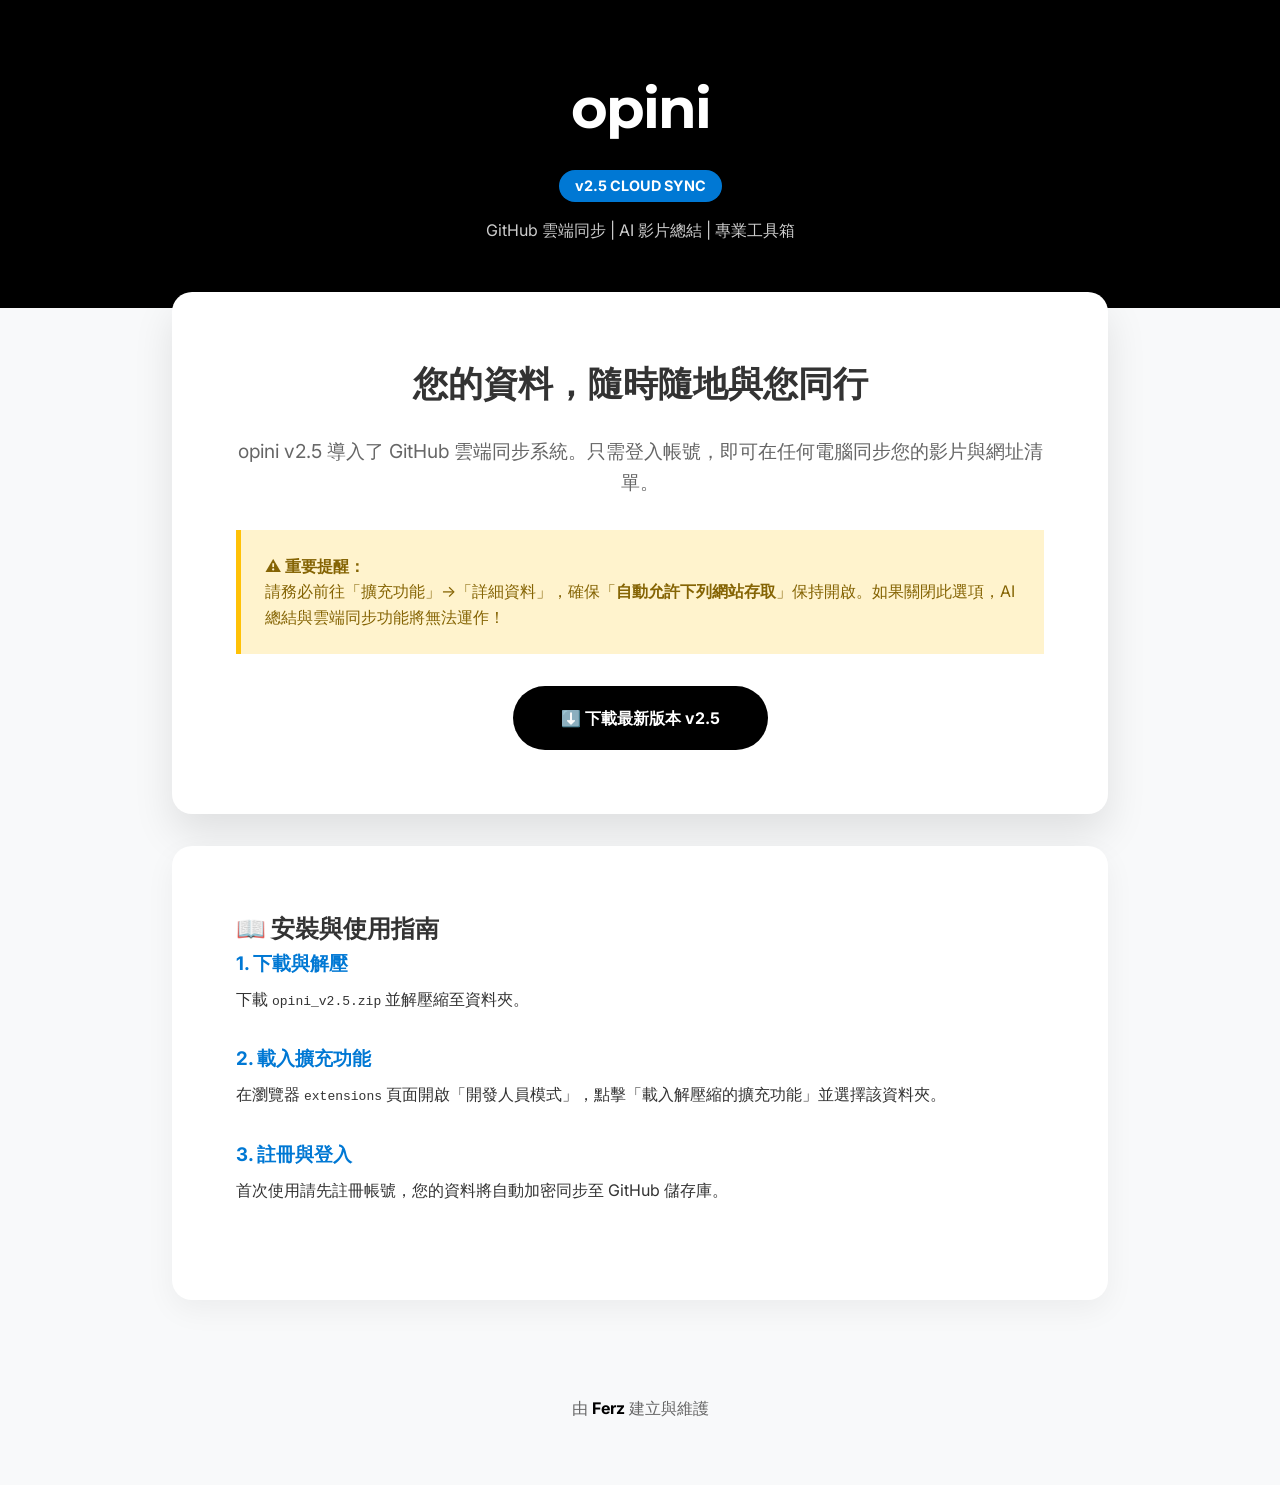
==== index.html @ b7d717a5 "Release v2.5: Cloud Sync and Bug Fixes" ====
<!DOCTYPE html>
<html lang="zh-TW">
<head>
    <meta charset="UTF-8">
    <meta name="viewport" content="width=device-width, initial-scale=1.0">
    <title>opini v2.5 - 雲端同步整合工具箱</title>
    <link href="https://fonts.googleapis.com/css2?family=Inter:wght@400;700&family=Montserrat:wght@700&display=swap" rel="stylesheet">
    <style>
        /* 恢復原有網站 style */
        * { margin: 0; padding: 0; box-sizing: border-box; }
        body { font-family: 'Inter', sans-serif; line-height: 1.6; color: #333; background: #f8f9fa; }
        header { background: #000; color: white; padding: 4rem 0; text-align: center; }
        header h1 { font-family: 'Montserrat', sans-serif; font-size: 3.5rem; letter-spacing: -2px; }
        .version-badge { display: inline-block; background: #0078d4; color: white; padding: 0.3rem 1rem; border-radius: 50px; font-size: 0.9rem; font-weight: bold; margin-top: 1rem; }
        .container { max-width: 1000px; margin: 0 auto; padding: 2rem; }
        .hero { background: white; border-radius: 20px; padding: 4rem; margin-top: -3rem; box-shadow: 0 20px 40px rgba(0, 0, 0, 0.1); text-align: center; }
        .warning-box { background: #fff3cd; border-left: 5px solid #ffc107; padding: 1.5rem; margin: 2rem 0; color: #856404; text-align: left; }
        .download-btn { display: inline-block; background: #000; color: white; padding: 1.2rem 3rem; border-radius: 50px; text-decoration: none; font-weight: bold; }
        .installation { background: white; border-radius: 20px; padding: 4rem; margin-top: 2rem; box-shadow: 0 10px 30px rgba(0,0,0,0.05); }
        .step { margin-bottom: 2rem; }
        .step h3 { color: #0078d4; margin-bottom: 0.5rem; }
        footer { text-align: center; padding: 4rem; color: #666; }
        footer a { color: #000; font-weight: bold; text-decoration: none; }
    </style>
</head>
<body>
    <header>
        <h1>opini</h1>
        <div class="version-badge">v2.5 CLOUD SYNC</div>
        <p style="margin-top: 1rem; opacity: 0.8;">GitHub 雲端同步 | AI 影片總結 | 專業工具箱</p>
    </header>
    <div class="container">
        <div class="hero">
            <h2 style="font-family: 'Montserrat', sans-serif; font-size: 2.2rem; margin-bottom: 1.5rem;">您的資料，隨時隨地與您同行</h2>
            <p style="font-size: 1.2rem; color: #666;">opini v2.5 導入了 GitHub 雲端同步系統。只需登入帳號，即可在任何電腦同步您的影片與網址清單。</p>
            
            <div class="warning-box">
                <strong>⚠️ 重要提醒：</strong><br>
                請務必前往「擴充功能」->「詳細資料」，確保「<strong>自動允許下列網站存取</strong>」保持開啟。如果關閉此選項，AI 總結與雲端同步功能將無法運作！
            </div>

            <a href="https://github.com/lan2015se-collab/opini/releases/download/v2.5/opini_v2.5.zip" class="download-btn">⬇️ 下載最新版本 v2.5</a>
        </div>

        <div class="installation">
            <h2>📖 安裝與使用指南</h2>
            <div class="step">
                <h3>1. 下載與解壓</h3>
                <p>下載 <code>opini_v2.5.zip</code> 並解壓縮至資料夾。</p>
            </div>
            <div class="step">
                <h3>2. 載入擴充功能</h3>
                <p>在瀏覽器 <code>extensions</code> 頁面開啟「開發人員模式」，點擊「載入解壓縮的擴充功能」並選擇該資料夾。</p>
            </div>
            <div class="step">
                <h3>3. 註冊與登入</h3>
                <p>首次使用請先註冊帳號，您的資料將自動加密同步至 GitHub 儲存庫。</p>
            </div>
        </div>
    </div>
    <footer>
        <p>由 <a href="https://eblog-ferz.lovable.app">Ferz</a> 建立與維護</p>
    </footer>
</body>
</html>
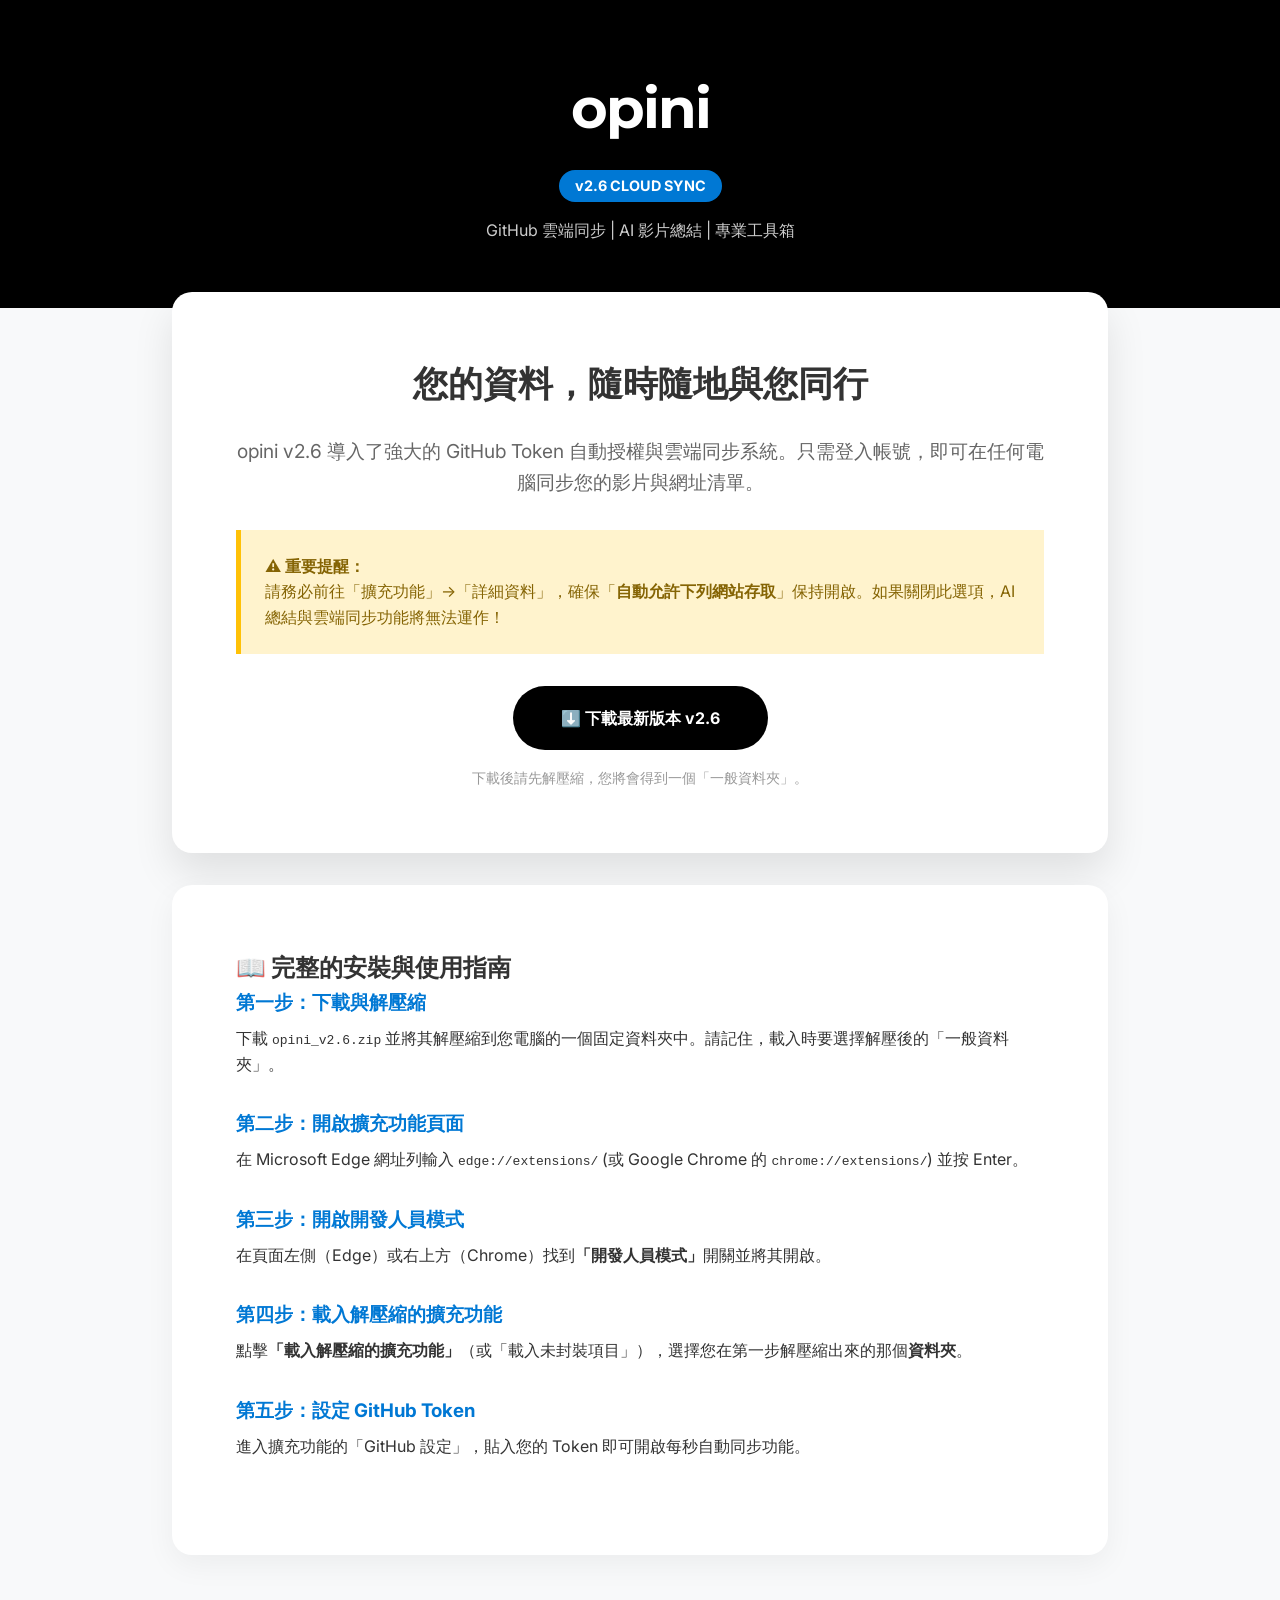
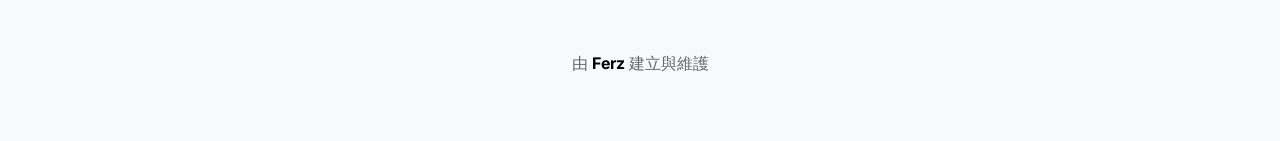
==== commit d8f25e60: "Fix website: restore complete instructions and update to v2.6" ====
--- a/index.html
+++ b/index.html
@@ -3,7 +3,7 @@
 <head>
     <meta charset="UTF-8">
     <meta name="viewport" content="width=device-width, initial-scale=1.0">
-    <title>opini v2.5 - 雲端同步整合工具箱</title>
+    <title>opini v2.6 - 雲端同步整合工具箱</title>
     <link href="https://fonts.googleapis.com/css2?family=Inter:wght@400;700&family=Montserrat:wght@700&display=swap" rel="stylesheet">
     <style>
         /* 恢復原有網站 style */
@@ -26,40 +26,49 @@
 <body>
     <header>
         <h1>opini</h1>
-        <div class="version-badge">v2.5 CLOUD SYNC</div>
+        <div class="version-badge">v2.6 CLOUD SYNC</div>
         <p style="margin-top: 1rem; opacity: 0.8;">GitHub 雲端同步 | AI 影片總結 | 專業工具箱</p>
     </header>
     <div class="container">
         <div class="hero">
             <h2 style="font-family: 'Montserrat', sans-serif; font-size: 2.2rem; margin-bottom: 1.5rem;">您的資料，隨時隨地與您同行</h2>
-            <p style="font-size: 1.2rem; color: #666;">opini v2.5 導入了 GitHub 雲端同步系統。只需登入帳號，即可在任何電腦同步您的影片與網址清單。</p>
+            <p style="font-size: 1.2rem; color: #666;">opini v2.6 導入了強大的 GitHub Token 自動授權與雲端同步系統。只需登入帳號，即可在任何電腦同步您的影片與網址清單。</p>
             
             <div class="warning-box">
                 <strong>⚠️ 重要提醒：</strong><br>
                 請務必前往「擴充功能」->「詳細資料」，確保「<strong>自動允許下列網站存取</strong>」保持開啟。如果關閉此選項，AI 總結與雲端同步功能將無法運作！
             </div>
 
-            <a href="https://github.com/lan2015se-collab/opini/releases/download/v2.5/opini_v2.5.zip" class="download-btn">⬇️ 下載最新版本 v2.5</a>
+            <a href="https://github.com/lan2015se-collab/opini/releases/download/v2.6/opini_v2.6.zip" class="download-btn">⬇️ 下載最新版本 v2.6</a>
+            <p style="margin-top: 1rem; font-size: 0.9rem; color: #999;">下載後請先解壓縮，您將會得到一個「一般資料夾」。</p>
         </div>
 
         <div class="installation">
-            <h2>📖 安裝與使用指南</h2>
+            <h2>📖 完整的安裝與使用指南</h2>
             <div class="step">
-                <h3>1. 下載與解壓</h3>
-                <p>下載 <code>opini_v2.5.zip</code> 並解壓縮至資料夾。</p>
+                <h3>第一步：下載與解壓縮</h3>
+                <p>下載 <code>opini_v2.6.zip</code> 並將其解壓縮到您電腦的一個固定資料夾中。請記住，載入時要選擇解壓後的「一般資料夾」。</p>
             </div>
             <div class="step">
-                <h3>2. 載入擴充功能</h3>
-                <p>在瀏覽器 <code>extensions</code> 頁面開啟「開發人員模式」，點擊「載入解壓縮的擴充功能」並選擇該資料夾。</p>
+                <h3>第二步：開啟擴充功能頁面</h3>
+                <p>在 Microsoft Edge 網址列輸入 <code>edge://extensions/</code> (或 Google Chrome 的 <code>chrome://extensions/</code>) 並按 Enter。</p>
             </div>
             <div class="step">
-                <h3>3. 註冊與登入</h3>
-                <p>首次使用請先註冊帳號，您的資料將自動加密同步至 GitHub 儲存庫。</p>
+                <h3>第三步：開啟開發人員模式</h3>
+                <p>在頁面左側（Edge）或右上方（Chrome）找到<strong>「開發人員模式」</strong>開關並將其開啟。</p>
+            </div>
+            <div class="step">
+                <h3>第四步：載入解壓縮的擴充功能</h3>
+                <p>點擊<strong>「載入解壓縮的擴充功能」</strong>（或「載入未封裝項目」），選擇您在第一步解壓縮出來的那個<strong>資料夾</strong>。</p>
+            </div>
+            <div class="step">
+                <h3>第五步：設定 GitHub Token</h3>
+                <p>進入擴充功能的「GitHub 設定」，貼入您的 Token 即可開啟每秒自動同步功能。</p>
             </div>
         </div>
     </div>
     <footer>
-        <p>由 <a href="https://eblog-ferz.lovable.app">Ferz</a> 建立與維護</p>
+        <p>由 <a href="https://eblog-ferz.lovable.app" target="_blank">Ferz</a> 建立與維護</p>
     </footer>
 </body>
 </html>
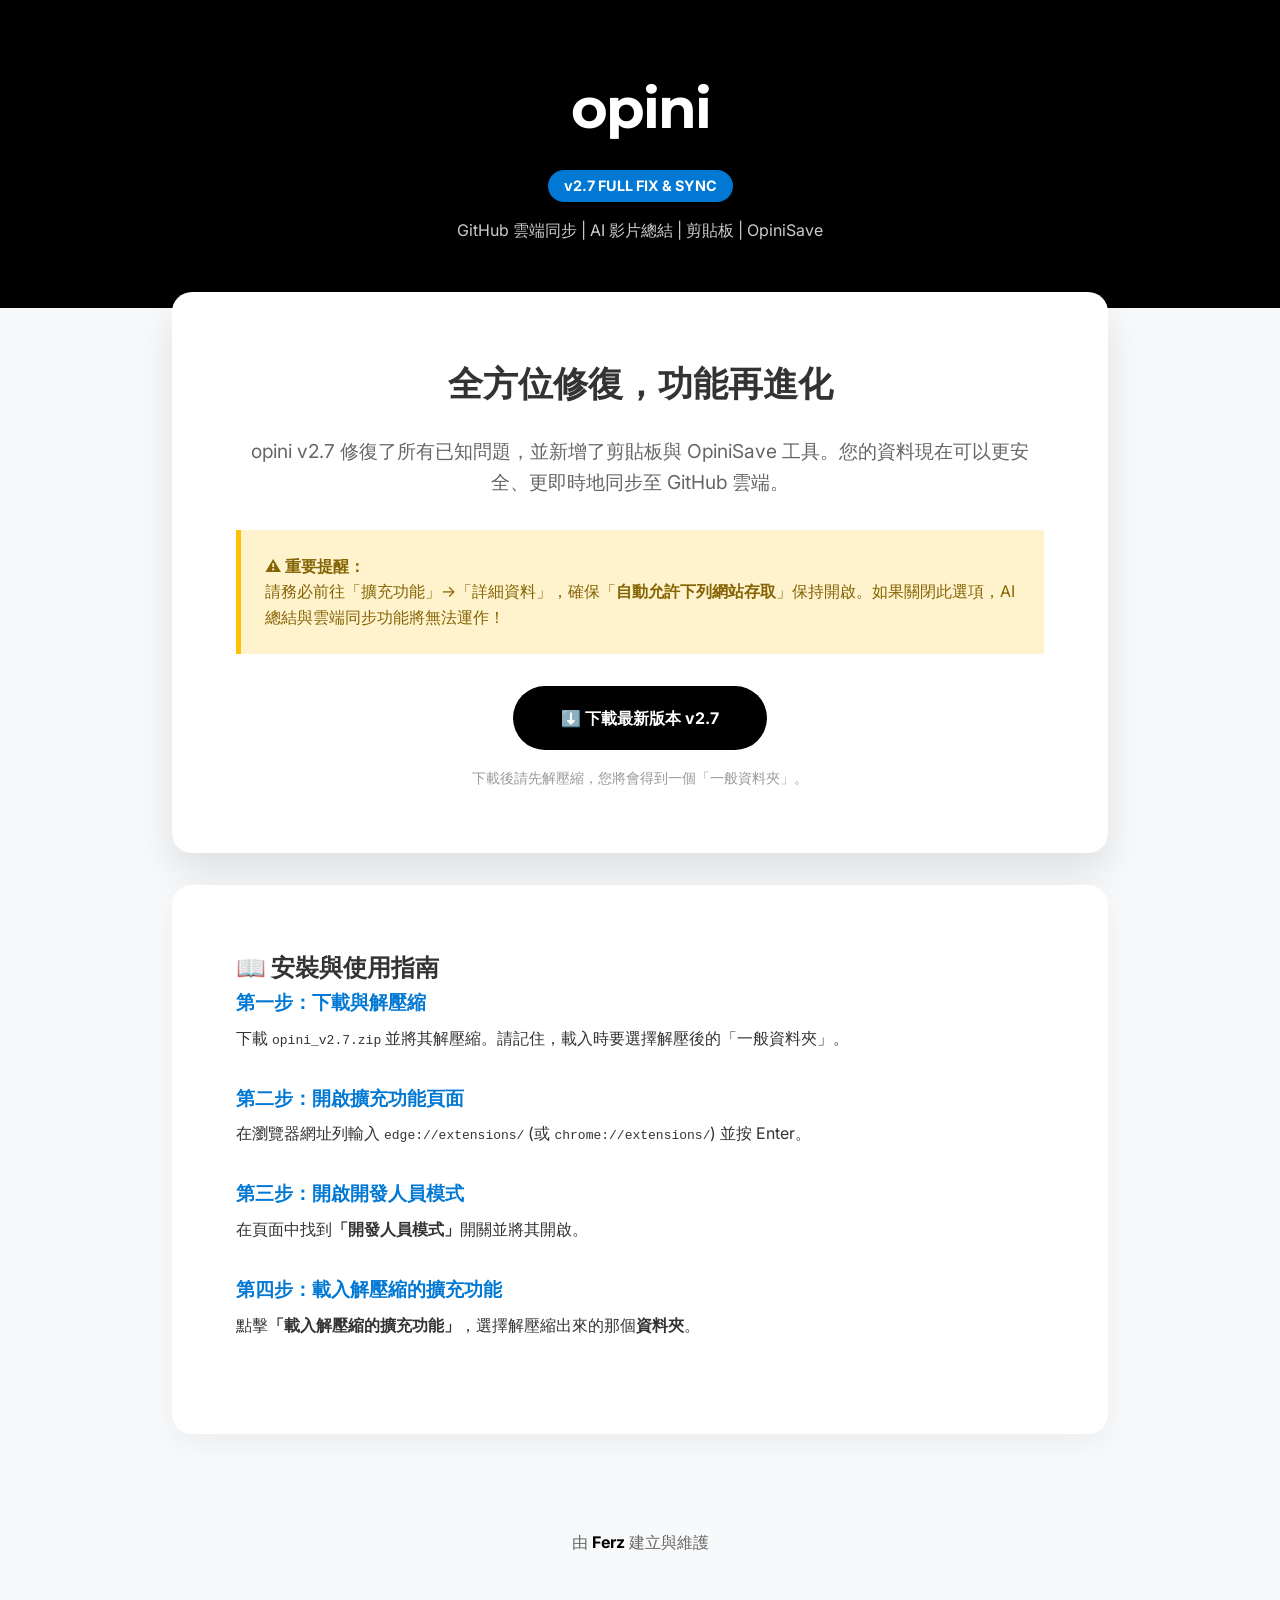
==== commit 941f12bf: "v2.7: Full fix, new tools (Clipboard, OpiniSave), new logo, and cloud sync integration" ====
--- a/index.html
+++ b/index.html
@@ -3,7 +3,7 @@
 <head>
     <meta charset="UTF-8">
     <meta name="viewport" content="width=device-width, initial-scale=1.0">
-    <title>opini v2.6 - 雲端同步整合工具箱</title>
+    <title>opini v2.7 - 全能修復與雲端同步工具箱</title>
     <link href="https://fonts.googleapis.com/css2?family=Inter:wght@400;700&family=Montserrat:wght@700&display=swap" rel="stylesheet">
     <style>
         /* 恢復原有網站 style */
@@ -26,44 +26,40 @@
 <body>
     <header>
         <h1>opini</h1>
-        <div class="version-badge">v2.6 CLOUD SYNC</div>
-        <p style="margin-top: 1rem; opacity: 0.8;">GitHub 雲端同步 | AI 影片總結 | 專業工具箱</p>
+        <div class="version-badge">v2.7 FULL FIX & SYNC</div>
+        <p style="margin-top: 1rem; opacity: 0.8;">GitHub 雲端同步 | AI 影片總結 | 剪貼板 | OpiniSave</p>
     </header>
     <div class="container">
         <div class="hero">
-            <h2 style="font-family: 'Montserrat', sans-serif; font-size: 2.2rem; margin-bottom: 1.5rem;">您的資料，隨時隨地與您同行</h2>
-            <p style="font-size: 1.2rem; color: #666;">opini v2.6 導入了強大的 GitHub Token 自動授權與雲端同步系統。只需登入帳號，即可在任何電腦同步您的影片與網址清單。</p>
+            <h2 style="font-family: 'Montserrat', sans-serif; font-size: 2.2rem; margin-bottom: 1.5rem;">全方位修復，功能再進化</h2>
+            <p style="font-size: 1.2rem; color: #666;">opini v2.7 修復了所有已知問題，並新增了剪貼板與 OpiniSave 工具。您的資料現在可以更安全、更即時地同步至 GitHub 雲端。</p>
             
             <div class="warning-box">
                 <strong>⚠️ 重要提醒：</strong><br>
                 請務必前往「擴充功能」->「詳細資料」，確保「<strong>自動允許下列網站存取</strong>」保持開啟。如果關閉此選項，AI 總結與雲端同步功能將無法運作！
             </div>
 
-            <a href="https://github.com/lan2015se-collab/opini/releases/download/v2.6/opini_v2.6.zip" class="download-btn">⬇️ 下載最新版本 v2.6</a>
+            <a href="https://github.com/lan2015se-collab/opini/releases/download/v2.7/opini_v2.7.zip" class="download-btn">⬇️ 下載最新版本 v2.7</a>
             <p style="margin-top: 1rem; font-size: 0.9rem; color: #999;">下載後請先解壓縮，您將會得到一個「一般資料夾」。</p>
         </div>
 
         <div class="installation">
-            <h2>📖 完整的安裝與使用指南</h2>
+            <h2>📖 安裝與使用指南</h2>
             <div class="step">
                 <h3>第一步：下載與解壓縮</h3>
-                <p>下載 <code>opini_v2.6.zip</code> 並將其解壓縮到您電腦的一個固定資料夾中。請記住，載入時要選擇解壓後的「一般資料夾」。</p>
+                <p>下載 <code>opini_v2.7.zip</code> 並將其解壓縮。請記住，載入時要選擇解壓後的「一般資料夾」。</p>
             </div>
             <div class="step">
                 <h3>第二步：開啟擴充功能頁面</h3>
-                <p>在 Microsoft Edge 網址列輸入 <code>edge://extensions/</code> (或 Google Chrome 的 <code>chrome://extensions/</code>) 並按 Enter。</p>
+                <p>在瀏覽器網址列輸入 <code>edge://extensions/</code> (或 <code>chrome://extensions/</code>) 並按 Enter。</p>
             </div>
             <div class="step">
                 <h3>第三步：開啟開發人員模式</h3>
-                <p>在頁面左側（Edge）或右上方（Chrome）找到<strong>「開發人員模式」</strong>開關並將其開啟。</p>
+                <p>在頁面中找到<strong>「開發人員模式」</strong>開關並將其開啟。</p>
             </div>
             <div class="step">
                 <h3>第四步：載入解壓縮的擴充功能</h3>
-                <p>點擊<strong>「載入解壓縮的擴充功能」</strong>（或「載入未封裝項目」），選擇您在第一步解壓縮出來的那個<strong>資料夾</strong>。</p>
-            </div>
-            <div class="step">
-                <h3>第五步：設定 GitHub Token</h3>
-                <p>進入擴充功能的「GitHub 設定」，貼入您的 Token 即可開啟每秒自動同步功能。</p>
+                <p>點擊<strong>「載入解壓縮的擴充功能」</strong>，選擇解壓縮出來的那個<strong>資料夾</strong>。</p>
             </div>
         </div>
     </div>
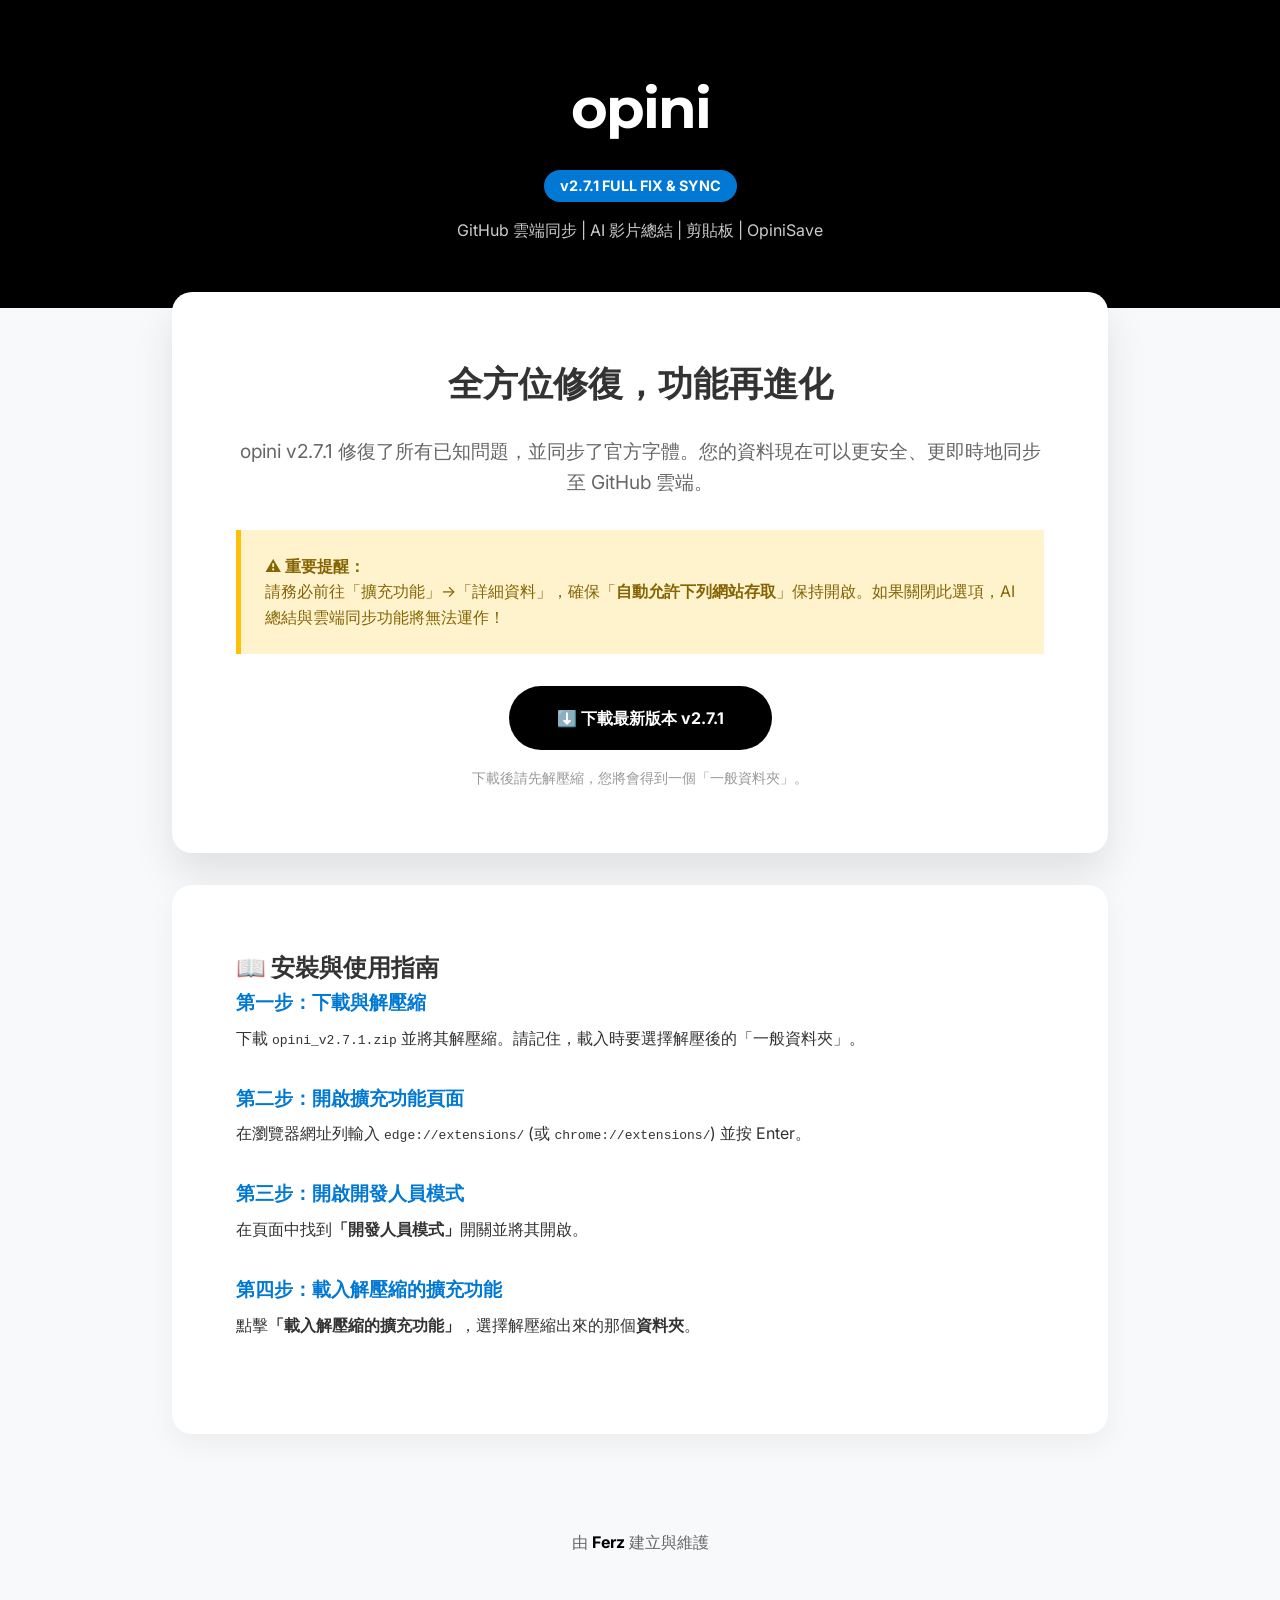
==== commit c3b679c9: "v2.7.1: Sync website version and download link" ====
--- a/index.html
+++ b/index.html
@@ -3,7 +3,7 @@
 <head>
     <meta charset="UTF-8">
     <meta name="viewport" content="width=device-width, initial-scale=1.0">
-    <title>opini v2.7 - 全能修復與雲端同步工具箱</title>
+    <title>opini v2.7.1 - 全能修復與雲端同步工具箱</title>
     <link href="https://fonts.googleapis.com/css2?family=Inter:wght@400;700&family=Montserrat:wght@700&display=swap" rel="stylesheet">
     <style>
         /* 恢復原有網站 style */
@@ -26,20 +26,20 @@
 <body>
     <header>
         <h1>opini</h1>
-        <div class="version-badge">v2.7 FULL FIX & SYNC</div>
+        <div class="version-badge">v2.7.1 FULL FIX & SYNC</div>
         <p style="margin-top: 1rem; opacity: 0.8;">GitHub 雲端同步 | AI 影片總結 | 剪貼板 | OpiniSave</p>
     </header>
     <div class="container">
         <div class="hero">
             <h2 style="font-family: 'Montserrat', sans-serif; font-size: 2.2rem; margin-bottom: 1.5rem;">全方位修復，功能再進化</h2>
-            <p style="font-size: 1.2rem; color: #666;">opini v2.7 修復了所有已知問題，並新增了剪貼板與 OpiniSave 工具。您的資料現在可以更安全、更即時地同步至 GitHub 雲端。</p>
+            <p style="font-size: 1.2rem; color: #666;">opini v2.7.1 修復了所有已知問題，並同步了官方字體。您的資料現在可以更安全、更即時地同步至 GitHub 雲端。</p>
             
             <div class="warning-box">
                 <strong>⚠️ 重要提醒：</strong><br>
                 請務必前往「擴充功能」->「詳細資料」，確保「<strong>自動允許下列網站存取</strong>」保持開啟。如果關閉此選項，AI 總結與雲端同步功能將無法運作！
             </div>
 
-            <a href="https://github.com/lan2015se-collab/opini/releases/download/v2.7/opini_v2.7.zip" class="download-btn">⬇️ 下載最新版本 v2.7</a>
+            <a href="https://github.com/lan2015se-collab/opini/releases/download/v2.7.1/opini_v2.7.1.zip" class="download-btn">⬇️ 下載最新版本 v2.7.1</a>
             <p style="margin-top: 1rem; font-size: 0.9rem; color: #999;">下載後請先解壓縮，您將會得到一個「一般資料夾」。</p>
         </div>
 
@@ -47,7 +47,7 @@
             <h2>📖 安裝與使用指南</h2>
             <div class="step">
                 <h3>第一步：下載與解壓縮</h3>
-                <p>下載 <code>opini_v2.7.zip</code> 並將其解壓縮。請記住，載入時要選擇解壓後的「一般資料夾」。</p>
+                <p>下載 <code>opini_v2.7.1.zip</code> 並將其解壓縮。請記住，載入時要選擇解壓後的「一般資料夾」。</p>
             </div>
             <div class="step">
                 <h3>第二步：開啟擴充功能頁面</h3>
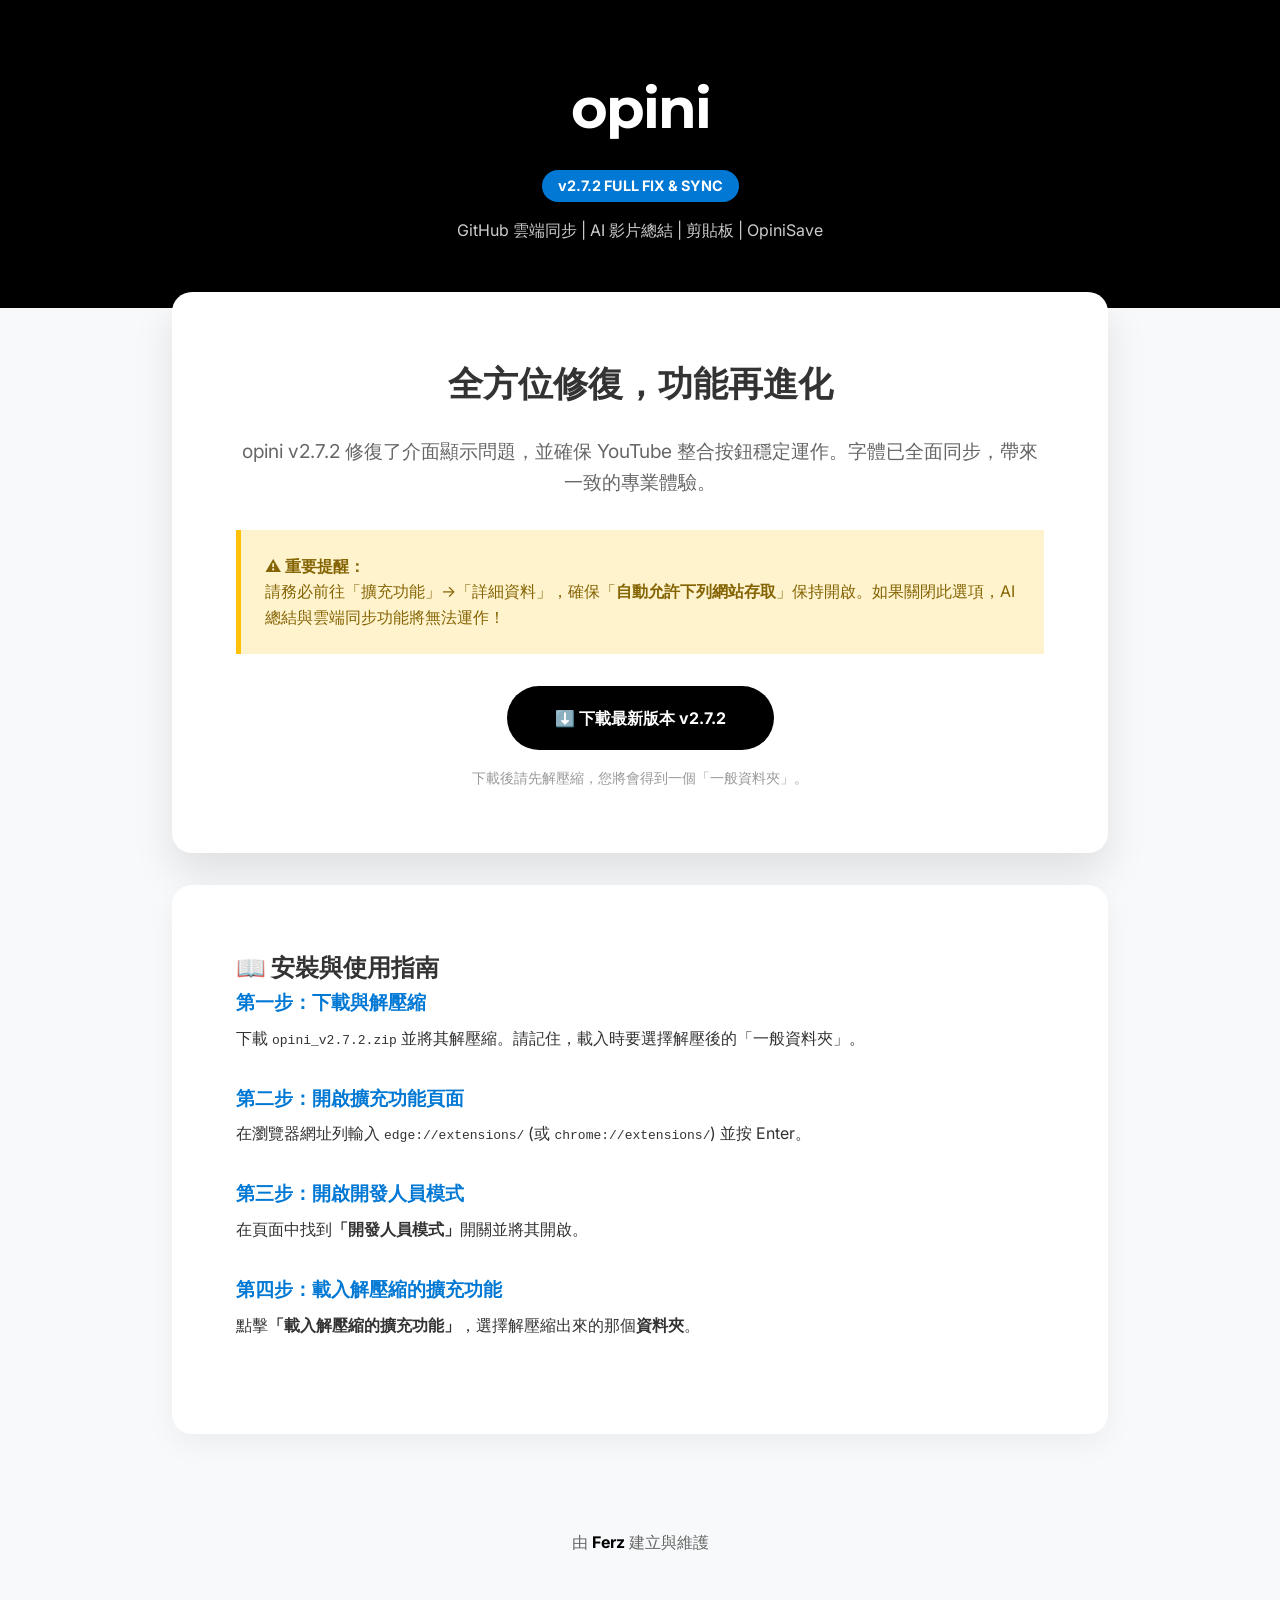
==== commit 7dff5c81: "v2.7.2: Full fix for UI visibility, YouTube buttons, and logo sync" ====
--- a/index.html
+++ b/index.html
@@ -3,10 +3,9 @@
 <head>
     <meta charset="UTF-8">
     <meta name="viewport" content="width=device-width, initial-scale=1.0">
-    <title>opini v2.7.1 - 全能修復與雲端同步工具箱</title>
+    <title>opini v2.7.2 - 全能修復與雲端同步工具箱</title>
     <link href="https://fonts.googleapis.com/css2?family=Inter:wght@400;700&family=Montserrat:wght@700&display=swap" rel="stylesheet">
     <style>
-        /* 恢復原有網站 style */
         * { margin: 0; padding: 0; box-sizing: border-box; }
         body { font-family: 'Inter', sans-serif; line-height: 1.6; color: #333; background: #f8f9fa; }
         header { background: #000; color: white; padding: 4rem 0; text-align: center; }
@@ -26,20 +25,20 @@
 <body>
     <header>
         <h1>opini</h1>
-        <div class="version-badge">v2.7.1 FULL FIX & SYNC</div>
+        <div class="version-badge">v2.7.2 FULL FIX & SYNC</div>
         <p style="margin-top: 1rem; opacity: 0.8;">GitHub 雲端同步 | AI 影片總結 | 剪貼板 | OpiniSave</p>
     </header>
     <div class="container">
         <div class="hero">
             <h2 style="font-family: 'Montserrat', sans-serif; font-size: 2.2rem; margin-bottom: 1.5rem;">全方位修復，功能再進化</h2>
-            <p style="font-size: 1.2rem; color: #666;">opini v2.7.1 修復了所有已知問題，並同步了官方字體。您的資料現在可以更安全、更即時地同步至 GitHub 雲端。</p>
+            <p style="font-size: 1.2rem; color: #666;">opini v2.7.2 修復了介面顯示問題，並確保 YouTube 整合按鈕穩定運作。字體已全面同步，帶來一致的專業體驗。</p>
             
             <div class="warning-box">
                 <strong>⚠️ 重要提醒：</strong><br>
                 請務必前往「擴充功能」->「詳細資料」，確保「<strong>自動允許下列網站存取</strong>」保持開啟。如果關閉此選項，AI 總結與雲端同步功能將無法運作！
             </div>
 
-            <a href="https://github.com/lan2015se-collab/opini/releases/download/v2.7.1/opini_v2.7.1.zip" class="download-btn">⬇️ 下載最新版本 v2.7.1</a>
+            <a href="https://github.com/lan2015se-collab/opini/releases/download/v2.7.2/opini_v2.7.2.zip" class="download-btn">⬇️ 下載最新版本 v2.7.2</a>
             <p style="margin-top: 1rem; font-size: 0.9rem; color: #999;">下載後請先解壓縮，您將會得到一個「一般資料夾」。</p>
         </div>
 
@@ -47,7 +46,7 @@
             <h2>📖 安裝與使用指南</h2>
             <div class="step">
                 <h3>第一步：下載與解壓縮</h3>
-                <p>下載 <code>opini_v2.7.1.zip</code> 並將其解壓縮。請記住，載入時要選擇解壓後的「一般資料夾」。</p>
+                <p>下載 <code>opini_v2.7.2.zip</code> 並將其解壓縮。請記住，載入時要選擇解壓後的「一般資料夾」。</p>
             </div>
             <div class="step">
                 <h3>第二步：開啟擴充功能頁面</h3>
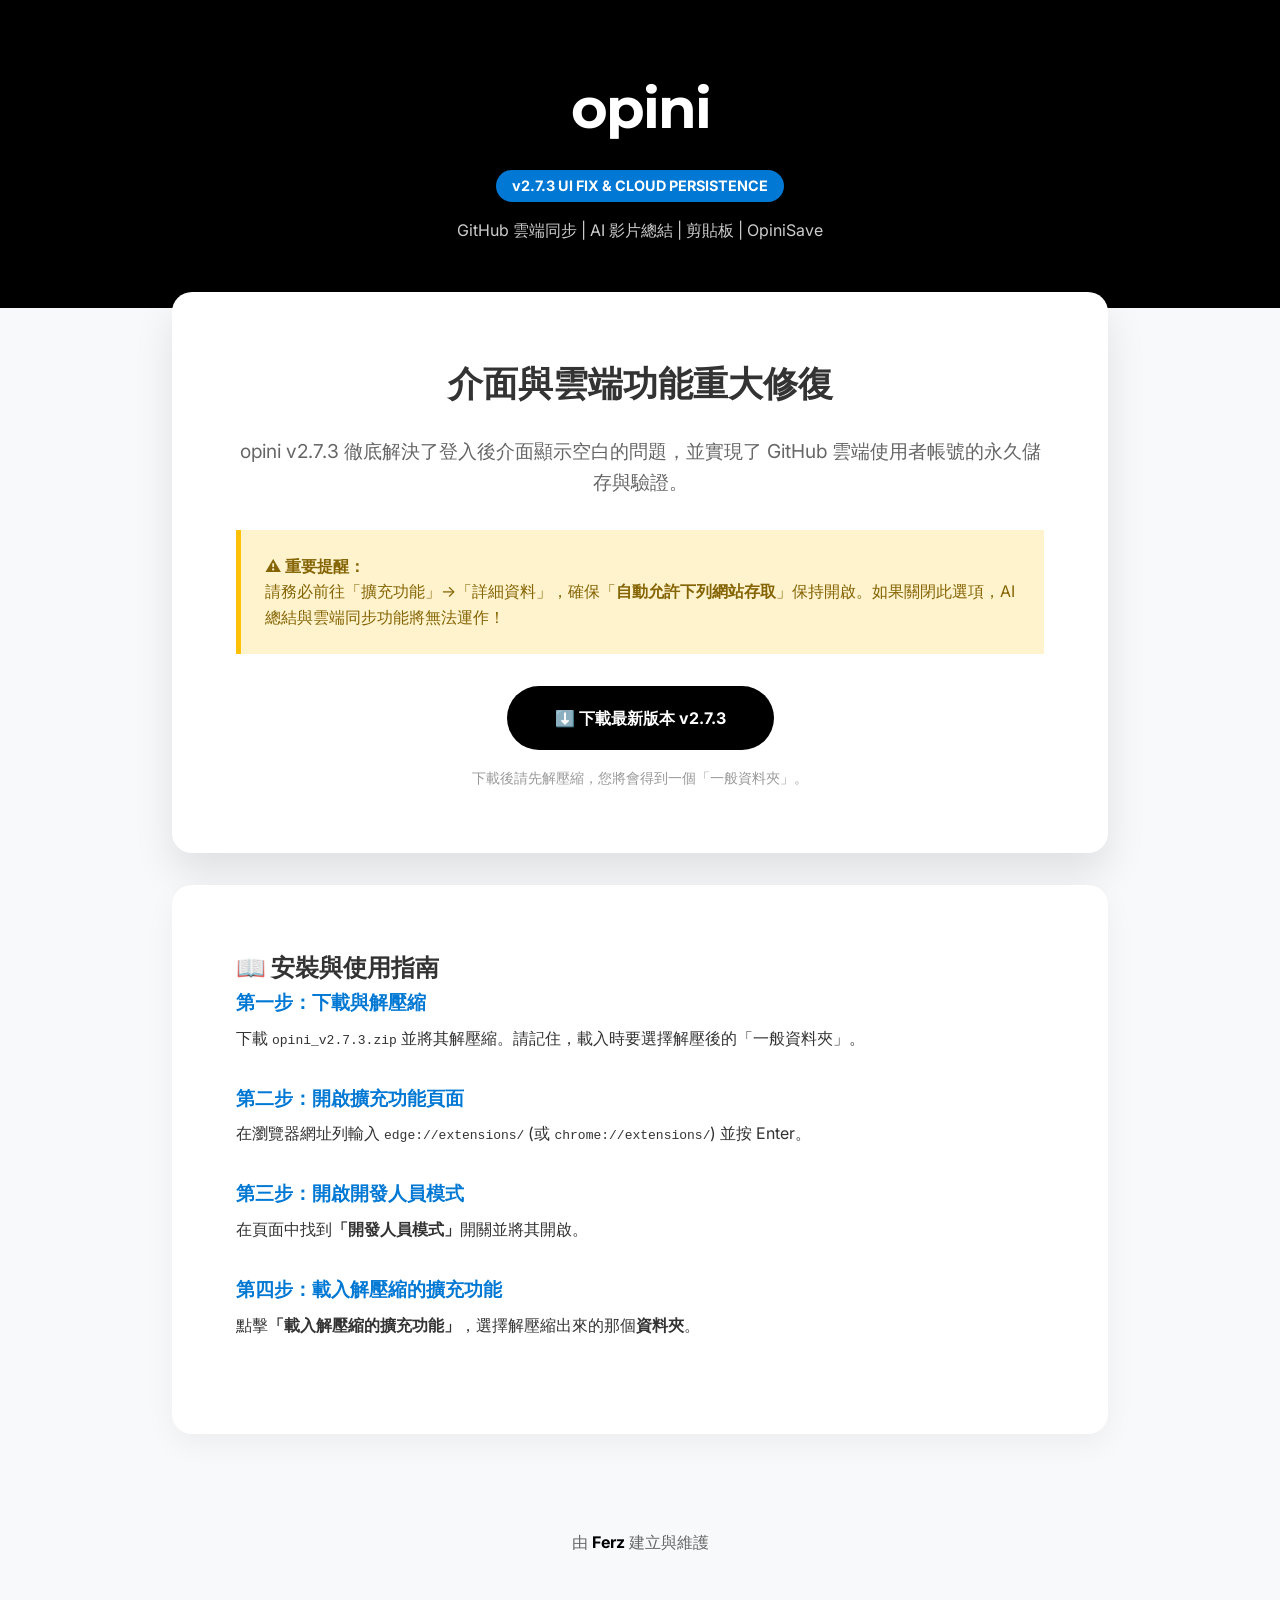
==== commit 631c8be8: "v2.7.3: Sync website version and download link" ====
--- a/index.html
+++ b/index.html
@@ -3,7 +3,7 @@
 <head>
     <meta charset="UTF-8">
     <meta name="viewport" content="width=device-width, initial-scale=1.0">
-    <title>opini v2.7.2 - 全能修復與雲端同步工具箱</title>
+    <title>opini v2.7.3 - UI 修復與雲端持久化版</title>
     <link href="https://fonts.googleapis.com/css2?family=Inter:wght@400;700&family=Montserrat:wght@700&display=swap" rel="stylesheet">
     <style>
         * { margin: 0; padding: 0; box-sizing: border-box; }
@@ -25,20 +25,20 @@
 <body>
     <header>
         <h1>opini</h1>
-        <div class="version-badge">v2.7.2 FULL FIX & SYNC</div>
+        <div class="version-badge">v2.7.3 UI FIX & CLOUD PERSISTENCE</div>
         <p style="margin-top: 1rem; opacity: 0.8;">GitHub 雲端同步 | AI 影片總結 | 剪貼板 | OpiniSave</p>
     </header>
     <div class="container">
         <div class="hero">
-            <h2 style="font-family: 'Montserrat', sans-serif; font-size: 2.2rem; margin-bottom: 1.5rem;">全方位修復，功能再進化</h2>
-            <p style="font-size: 1.2rem; color: #666;">opini v2.7.2 修復了介面顯示問題，並確保 YouTube 整合按鈕穩定運作。字體已全面同步，帶來一致的專業體驗。</p>
+            <h2 style="font-family: 'Montserrat', sans-serif; font-size: 2.2rem; margin-bottom: 1.5rem;">介面與雲端功能重大修復</h2>
+            <p style="font-size: 1.2rem; color: #666;">opini v2.7.3 徹底解決了登入後介面顯示空白的問題，並實現了 GitHub 雲端使用者帳號的永久儲存與驗證。</p>
             
             <div class="warning-box">
                 <strong>⚠️ 重要提醒：</strong><br>
                 請務必前往「擴充功能」->「詳細資料」，確保「<strong>自動允許下列網站存取</strong>」保持開啟。如果關閉此選項，AI 總結與雲端同步功能將無法運作！
             </div>
 
-            <a href="https://github.com/lan2015se-collab/opini/releases/download/v2.7.2/opini_v2.7.2.zip" class="download-btn">⬇️ 下載最新版本 v2.7.2</a>
+            <a href="https://github.com/lan2015se-collab/opini/releases/download/v2.7.3/opini_v2.7.3.zip" class="download-btn">⬇️ 下載最新版本 v2.7.3</a>
             <p style="margin-top: 1rem; font-size: 0.9rem; color: #999;">下載後請先解壓縮，您將會得到一個「一般資料夾」。</p>
         </div>
 
@@ -46,7 +46,7 @@
             <h2>📖 安裝與使用指南</h2>
             <div class="step">
                 <h3>第一步：下載與解壓縮</h3>
-                <p>下載 <code>opini_v2.7.2.zip</code> 並將其解壓縮。請記住，載入時要選擇解壓後的「一般資料夾」。</p>
+                <p>下載 <code>opini_v2.7.3.zip</code> 並將其解壓縮。請記住，載入時要選擇解壓後的「一般資料夾」。</p>
             </div>
             <div class="step">
                 <h3>第二步：開啟擴充功能頁面</h3>
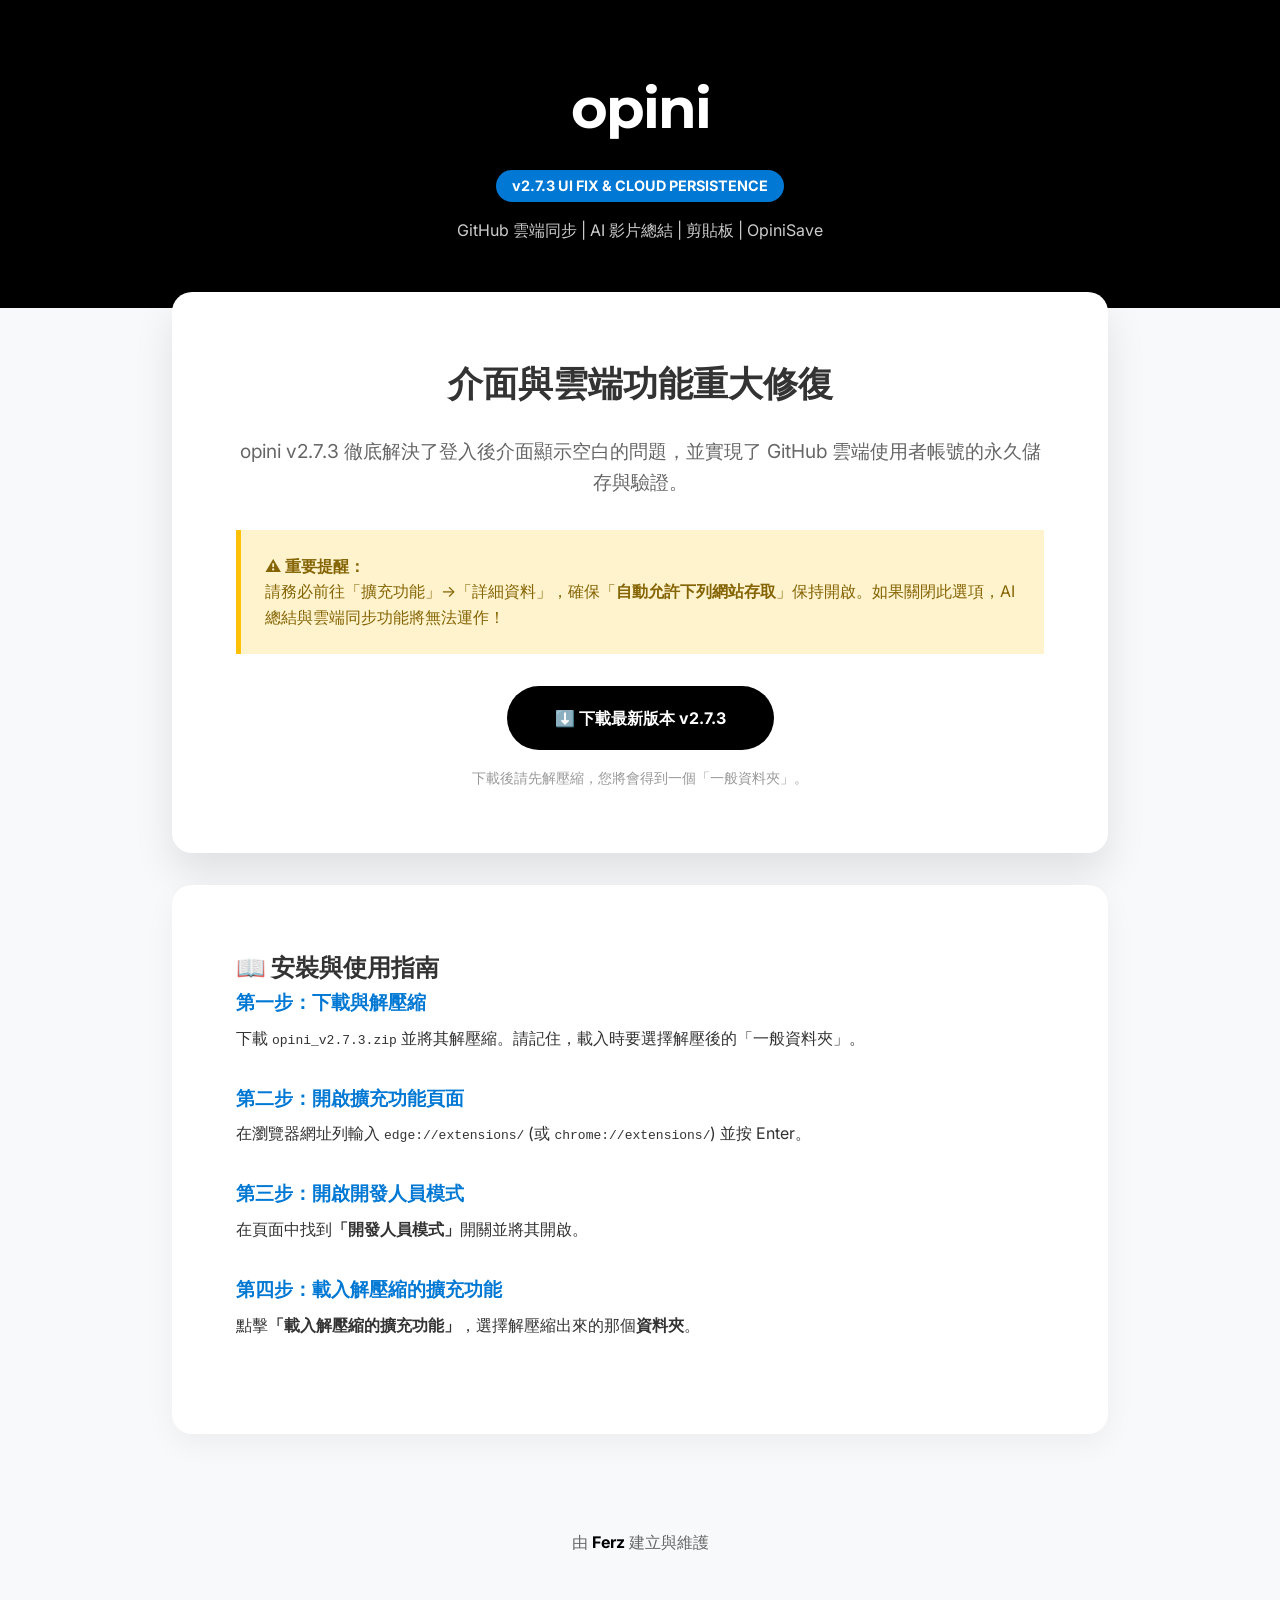
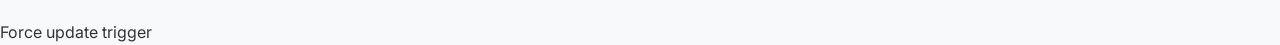
==== commit 6e97e3a2: "Force GitHub Pages rebuild" ====
--- a/index.html
+++ b/index.html
@@ -67,3 +67,4 @@
     </footer>
 </body>
 </html>
+Force update trigger
